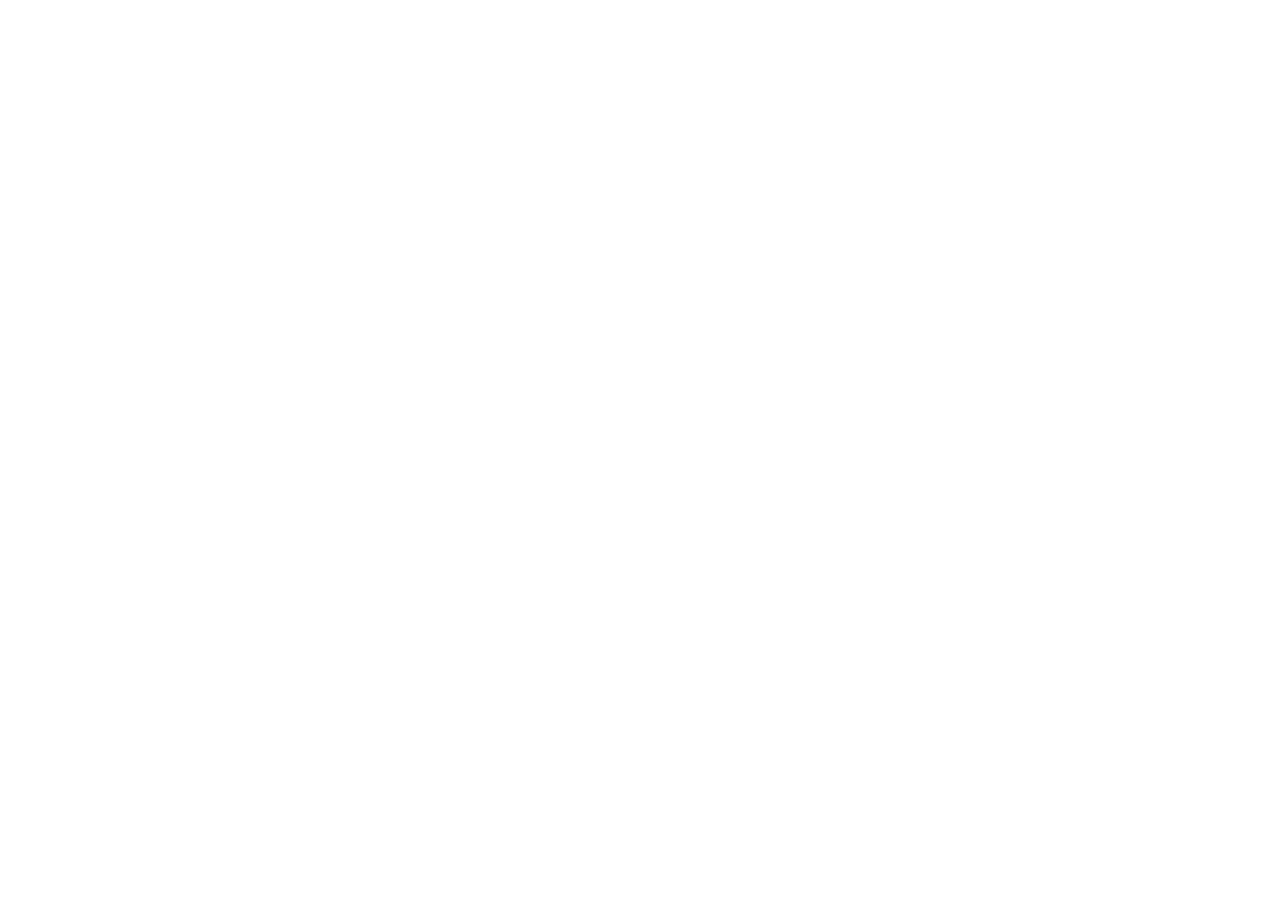
==== galleria.html @ a6588702 "Update galleria.html" ====
<!DOCTYPE html>
<html lang="en">
<head>
    <meta charset="UTF-8">
    <meta http-equiv="X-UA-Compatible" content="IE=edge">
    <meta name="viewport" content="width=device-width, initial-scale=1.0">
    <title>Ade - Galleria Immagini</title>
</head>
<body>
    <p id="back"></p>
</body>
</html>
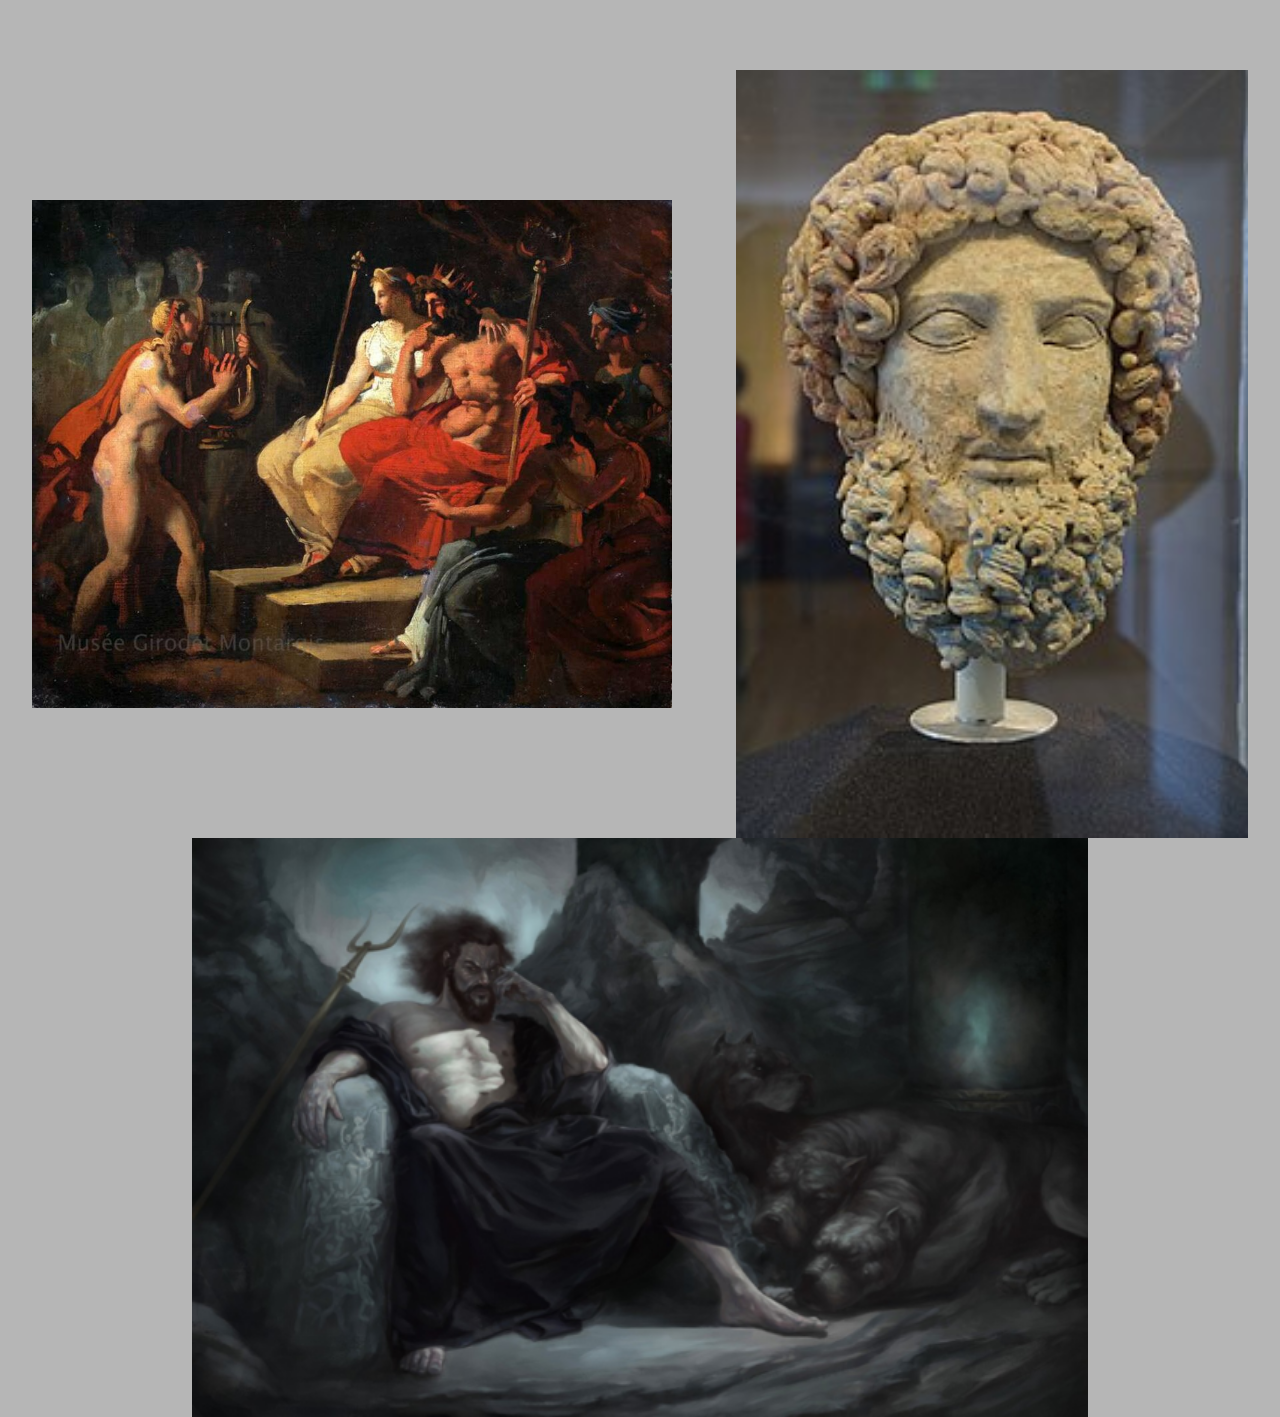
==== commit 46d13066: "Add files via upload" ====
--- a/galleria.html
+++ b/galleria.html
@@ -1,12 +1,22 @@
-<!DOCTYPE html>
-<html lang="en">
-<head>
-    <meta charset="UTF-8">
-    <meta http-equiv="X-UA-Compatible" content="IE=edge">
-    <meta name="viewport" content="width=device-width, initial-scale=1.0">
-    <title>Ade - Galleria Immagini</title>
-</head>
-<body>
-    <p id="back"></p>
-</body>
+<!DOCTYPE html>
+<html lang="en">
+<head>
+    <meta charset="UTF-8">
+    <meta http-equiv="X-UA-Compatible" content="IE=edge">
+    <meta name="viewport" content="width=device-width, initial-scale=1.0">
+    <title>Ade - Galleria Immagini</title>
+    <link rel="stylesheet" href="https://unicons.iconscout.com/release/v4.0.0/css/line.css">
+    <link rel="stylesheet" href="./image_style.css">
+</head>
+<body>
+    <div class="header">
+        <a href="./index"><i class="uil uil-estate home"></i></a>
+    </div>
+    <div class="main-container">
+        
+        <img src="./Media/ade.jpg" alt="Ade" class="i2">
+        <img src="./Media/Testa_di_Ade.jpg" alt="Scultura di ade" class="i3">
+        <img src="./Media/Ade-e-Cerbero.png" alt="Ade e cerbero" class="i1">
+    </div>
+</body>
 </html>--- a/image_style.css
+++ b/image_style.css
@@ -0,0 +1,62 @@
+@import url('https://fonts.googleapis.com/css2?family=Poppins:wght@200;300;400;500;600;700&family=Roboto:wght@100;300;400;500;700;900&family=Space+Mono&display=swap');
+
+body {
+    font-family: 'Roboto', sans-serif;
+    background-color: rgb(182, 182, 182);
+    margin: 0;
+    border: 0;
+}
+
+a,
+a:visited,
+a:hover {
+    color: black;
+}
+
+* {
+    margin: 0;
+    border: 0;
+}
+
+.header {
+    width: 100%;
+    height: 70px;
+}
+
+.home {
+    font-size: 50px;
+    margin: 10px;
+}
+
+.home:hover {
+    cursor: pointer;
+    margin: 0;
+    font-size: 55px;
+    position: absolute;
+    transition: all .3s ease;
+}
+
+.main-container {
+    display: flex;
+    top: 70px;
+    width: 100%;
+    flex-wrap: wrap;
+    align-content: center;
+    align-items: center;
+}
+
+.main-container img {
+    margin: auto;
+    height: 40%;
+    width: 40%;
+}
+
+img.i2 {
+    height: 50%;
+    width: 50%;
+}
+
+img.i1 {
+    height: 70%;
+    width: 70%;
+}